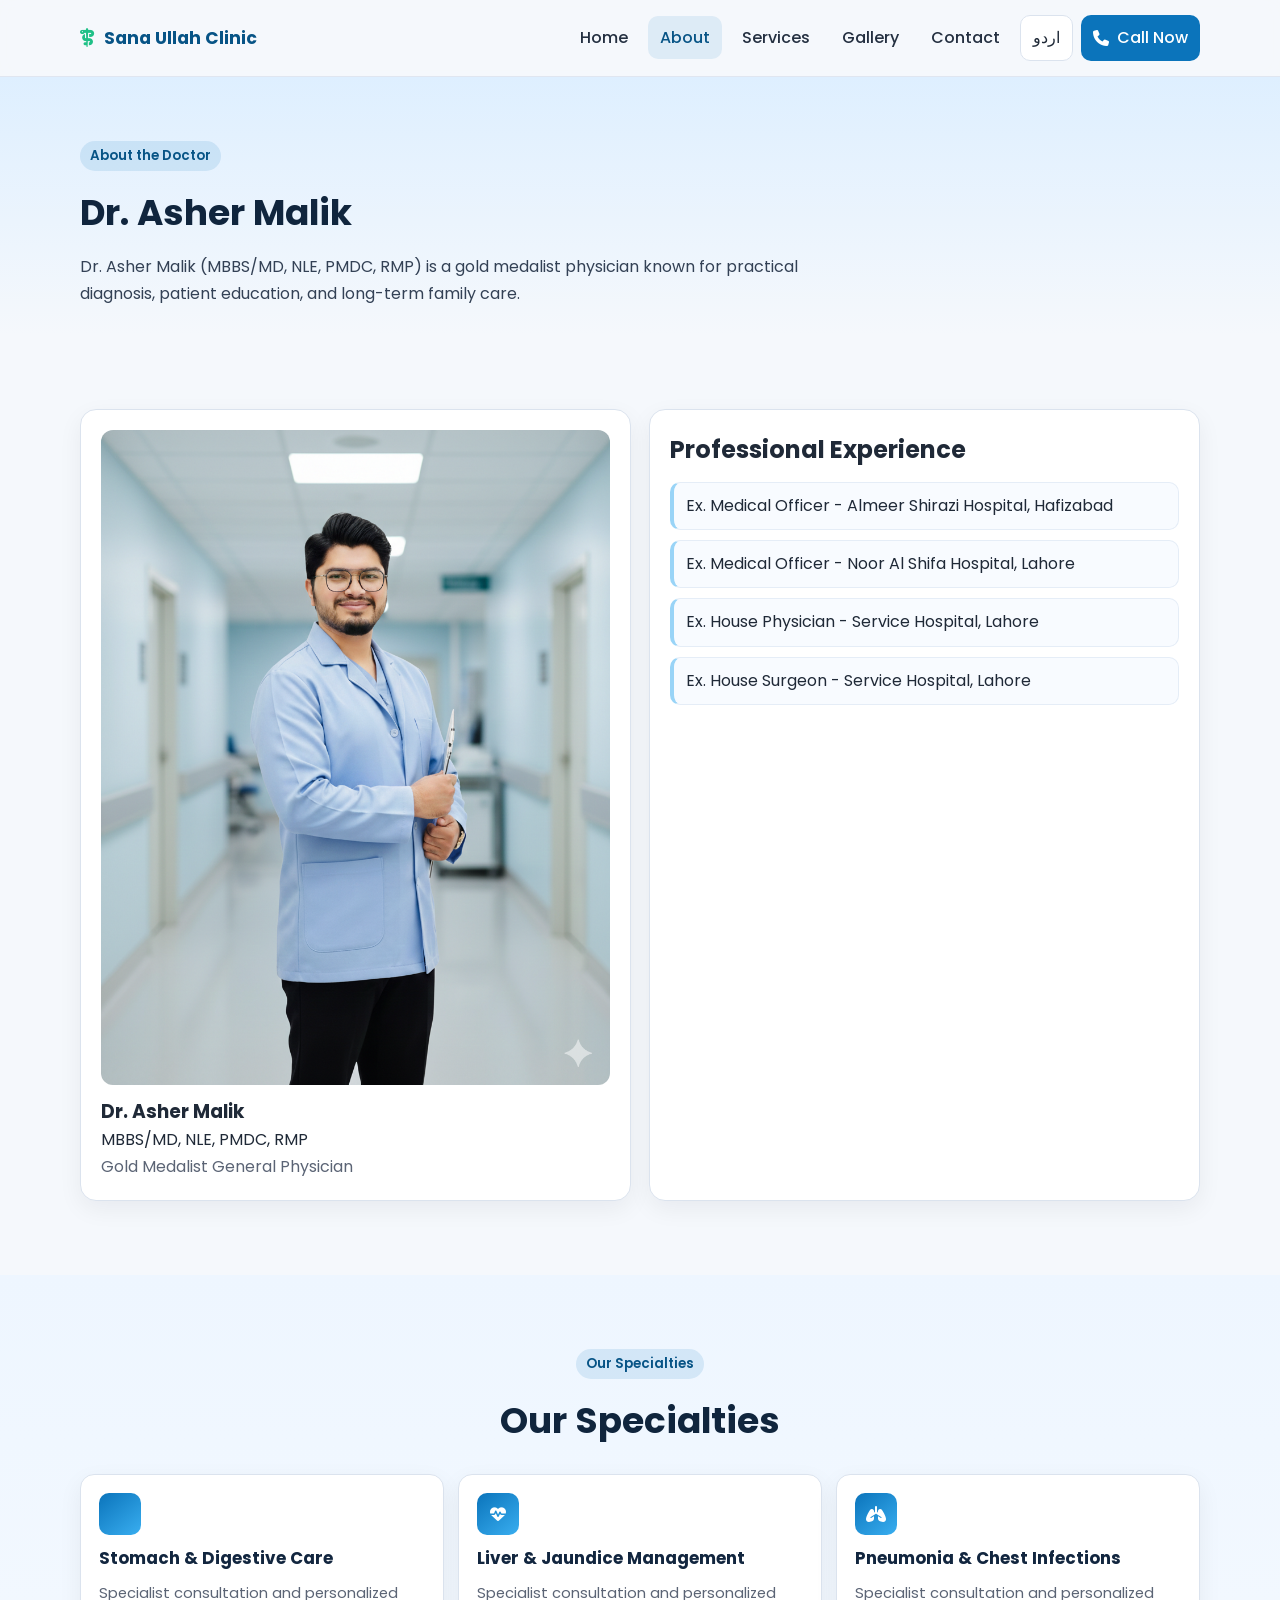
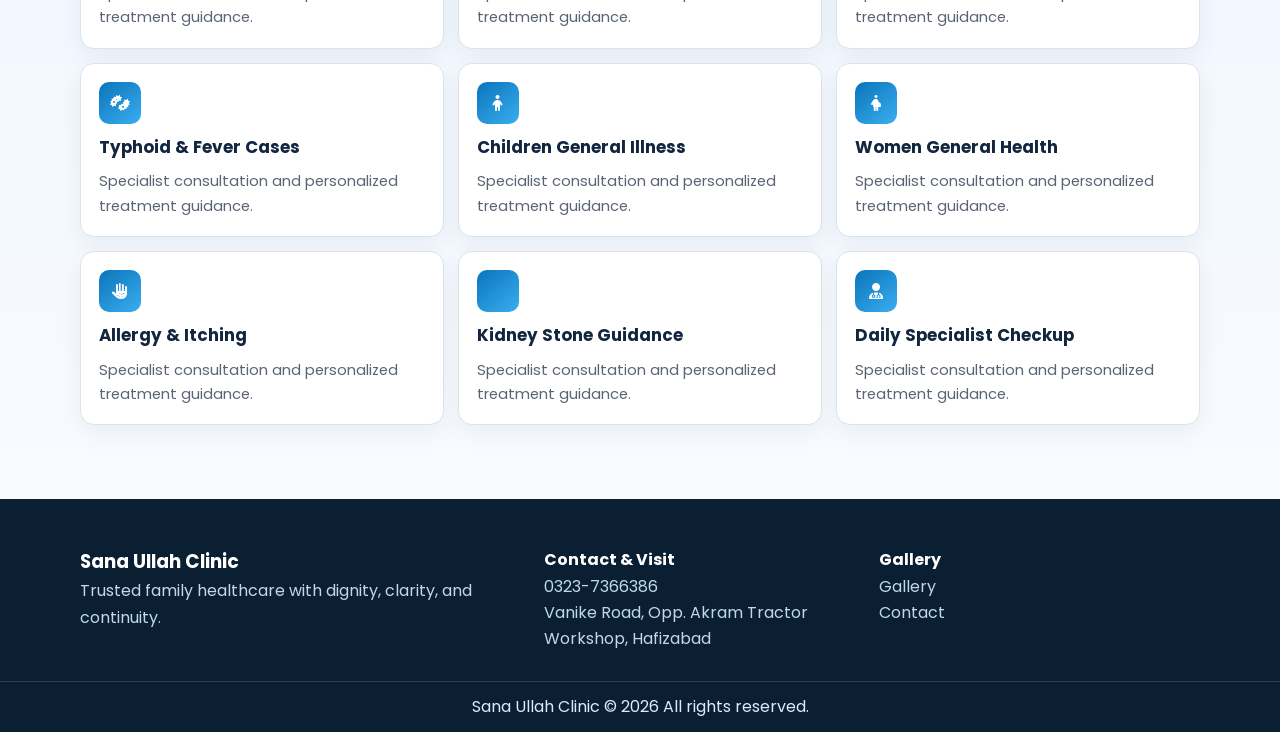
==== about.html @ b057e987 "Initial commit Created from https://vercel.com/new" ====
<!DOCTYPE html>
<html lang="en" dir="ltr">
<head>
  <meta charset="UTF-8">
  <meta name="viewport" content="width=device-width, initial-scale=1.0">
  <meta name="description" content="About Dr. Asher Malik and Sana Ullah Clinic professional profile.">
  <title>Sana Ullah Clinic | About</title>
  <link rel="preconnect" href="https://fonts.googleapis.com">
  <link rel="preconnect" href="https://fonts.gstatic.com" crossorigin>
  <link href="https://fonts.googleapis.com/css2?family=Noto+Nastaliq+Urdu:wght@500;600;700&family=Poppins:wght@300;400;500;600;700&display=swap" rel="stylesheet">
  <link rel="stylesheet" href="https://cdnjs.cloudflare.com/ajax/libs/font-awesome/6.7.2/css/all.min.css">
  <link rel="stylesheet" href="style.css">
</head>
<body data-page="about">
  <div class="page-transition" aria-hidden="true"></div>
  <header class="navbar-wrap">
    <nav class="navbar container" aria-label="Main Navigation">
      <a href="index.html" class="logo"><i class="fa-solid fa-staff-snake"></i><span data-clinic-name>Sana Ullah Clinic</span></a>
      <button class="menu-toggle" aria-label="Open menu" aria-expanded="false"><i class="fa-solid fa-bars"></i></button>
      <ul class="nav-links">
        <li><a href="index.html" data-nav="index" data-i18n="navHome">Home</a></li>
        <li><a href="about.html" data-nav="about" data-i18n="navAbout">About</a></li>
        <li><a href="services.html" data-nav="services" data-i18n="navServices">Services</a></li>
        <li><a href="gallery.html" data-nav="gallery" data-i18n="navGallery">Gallery</a></li>
        <li><a href="contact.html" data-nav="contact" data-i18n="navContact">Contact</a></li>
        <li><button class="lang-toggle" aria-label="Toggle language">اردو | EN</button></li>
        <li><a class="btn-nav call-link" href="tel:+923237366386"><i class="fa-solid fa-phone"></i><span data-i18n="navCall">Call Now</span></a></li>
      </ul>
    </nav>
  </header>

  <main>
    <section class="sub-hero">
      <div class="container reveal">
        <span class="section-kicker" data-i18n="sectionAbout">About the Doctor</span>
        <h1 data-clinic-doctor>Dr. Asher Malik</h1>
        <p data-i18n="doctorBio">Dr. Asher Malik (MBBS/MD, NLE, PMDC, RMP) is a gold medalist physician known for practical diagnosis, patient education, and long-term family care.</p>
      </div>
    </section>

    <section class="section container reveal">
      <div class="about-split about-full">
        <figure class="panel profile-panel">
          <img src="assets/asher.png" alt="Dr. Asher Malik" loading="lazy">
          <figcaption>
            <h3 data-clinic-doctor>Dr. Asher Malik</h3>
            <p>MBBS/MD, NLE, PMDC, RMP</p>
            <p class="muted" data-i18n="heroBadge">Gold Medalist General Physician</p>
          </figcaption>
        </figure>
        <article class="panel">
          <h2 data-i18n="experienceTitle">Professional Experience</h2>
          <ul class="clean-list timeline">
            <li data-i18n="exp1">Ex. Medical Officer - Almeer Shirazi Hospital, Hafizabad</li>
            <li data-i18n="exp2">Ex. Medical Officer - Noor Al Shifa Hospital, Lahore</li>
            <li data-i18n="exp3">Ex. House Physician - Service Hospital, Lahore</li>
            <li data-i18n="exp4">Ex. House Surgeon - Service Hospital, Lahore</li>
          </ul>
        </article>
      </div>
    </section>

    <section class="section section-alt reveal">
      <div class="container">
        <div class="section-head center">
          <span class="section-kicker" data-i18n="sectionServices">Our Specialties</span>
          <h2 data-i18n="sectionServices">Our Specialties</h2>
        </div>
        <div id="servicesGrid" class="card-grid stagger-parent"></div>
      </div>
    </section>
  </main>

  <footer class="footer">
    <div class="container footer-grid">
      <div>
        <h3 data-clinic-name>Sana Ullah Clinic</h3>
        <p data-i18n="footerTagline">Trusted family healthcare with dignity, clarity, and continuity.</p>
      </div>
      <div>
        <h4 data-i18n="sectionContact">Contact & Visit</h4>
        <p><a class="call-link" href="tel:+923237366386" data-clinic-phone>0323-7366386</a></p>
        <p data-clinic-address>Vanike Road, Opp. Akram Tractor Workshop, Hafizabad</p>
      </div>
      <div>
        <h4 data-i18n="navGallery">Gallery</h4>
        <p><a href="gallery.html" data-i18n="navGallery">Gallery</a></p>
        <p><a href="contact.html" data-i18n="navContact">Contact</a></p>
      </div>
    </div>
    <div class="footer-bottom">
      <p><span data-clinic-name>Sana Ullah Clinic</span> © <span id="currentYear"></span> <span data-i18n="footerRights">All rights reserved.</span></p>
    </div>
  </footer>

  <button id="backToTop" class="back-to-top" aria-label="Back to top"><i class="fa-solid fa-chevron-up"></i></button>

  <script src="content.js"></script>
  <script src="script.js"></script>
</body>
</html>
---- style.css ----
:root {
  --bg: #f5f8fc;
  --surface: #ffffff;
  --text: #1f2937;
  --muted: #5b6475;
  --brand: #0b74bb;
  --brand-dark: #075486;
  --accent: #1fc087;
  --line: #dbe3ee;
  --shadow: 0 14px 40px rgba(15, 23, 42, 0.12);
  --radius: 16px;
  --ease: 0.32s ease;
}

* {
  box-sizing: border-box;
  margin: 0;
  padding: 0;
}

html {
  scroll-behavior: smooth;
}

body {
  font-family: "Poppins", sans-serif;
  color: var(--text);
  background: var(--bg);
  line-height: 1.65;
  overflow-x: hidden;
}

body.lang-ur {
  font-family: "Noto Nastaliq Urdu", serif;
}

a {
  color: inherit;
  text-decoration: none;
}

img {
  max-width: 100%;
  height: auto;
  display: block;
}

.container {
  width: min(1120px, 92%);
  margin: 0 auto;
}

.page-transition {
  position: fixed;
  inset: 0;
  background: linear-gradient(130deg, #0b74bb, #1fc087);
  z-index: 2000;
  opacity: 0;
  pointer-events: none;
  transition: opacity var(--ease);
}

.page-transition.active {
  opacity: 0.14;
}

.navbar-wrap {
  position: sticky;
  top: 0;
  z-index: 1000;
  backdrop-filter: blur(10px);
  background: rgba(245, 248, 252, 0.8);
  border-bottom: 1px solid rgba(219, 227, 238, 0.8);
}

.navbar {
  min-height: 76px;
  display: flex;
  align-items: center;
  justify-content: space-between;
  gap: 18px;
}

.logo {
  display: inline-flex;
  align-items: center;
  gap: 10px;
  color: var(--brand-dark);
  font-weight: 700;
  font-size: 1.08rem;
}

.logo i {
  color: var(--accent);
  font-size: 1.18rem;
}

.nav-links {
  list-style: none;
  display: flex;
  align-items: center;
  gap: 8px;
}

.nav-links a {
  padding: 10px 12px;
  border-radius: 10px;
  transition: all var(--ease);
  font-weight: 500;
  color: #243041;
}

.nav-links a.active,
.nav-links a:hover {
  background: rgba(11, 116, 187, 0.1);
  color: var(--brand-dark);
}

.lang-toggle {
  border: 1px solid var(--line);
  background: var(--surface);
  color: var(--text);
  padding: 9px 12px;
  border-radius: 10px;
  cursor: pointer;
  font: inherit;
  transition: all var(--ease);
}

.lang-toggle:hover {
  border-color: var(--brand);
}

.btn-nav {
  background: var(--brand) !important;
  color: #fff !important;
  display: inline-flex;
  align-items: center;
  gap: 8px;
}

.btn-nav:hover {
  background: var(--brand-dark) !important;
}

.menu-toggle {
  display: none;
  border: 0;
  background: transparent;
  font-size: 1.4rem;
  cursor: pointer;
  color: var(--brand-dark);
}

.hero {
  position: relative;
  isolation: isolate;
  padding: 86px 0 60px;
  overflow: clip;
}

.hero-bg {
  position: absolute;
  inset: 0;
  z-index: -1;
  background: radial-gradient(circle at 10% 20%, #53b6f2 0%, rgba(83, 182, 242, 0) 45%),
    radial-gradient(circle at 85% 18%, #6ee7b7 0%, rgba(110, 231, 183, 0) 38%),
    linear-gradient(150deg, #08355b 0%, #0b74bb 52%, #2ea2e7 100%);
}

.hero-grid {
  display: grid;
  grid-template-columns: 1.2fr 0.9fr;
  gap: 28px;
  align-items: center;
}

.badge {
  display: inline-block;
  font-size: 0.84rem;
  letter-spacing: 0.04em;
  background: rgba(255, 255, 255, 0.18);
  color: #fff;
  border: 1px solid rgba(255, 255, 255, 0.35);
  padding: 8px 12px;
  border-radius: 999px;
}

.hero-copy h1 {
  margin-top: 16px;
  font-size: clamp(1.95rem, 4vw, 3.2rem);
  line-height: 1.15;
  color: #fff;
}

.hero-copy p {
  margin-top: 14px;
  color: #e6f4ff;
  max-width: 62ch;
}

.hero-actions {
  margin-top: 24px;
  display: flex;
  flex-wrap: wrap;
  gap: 12px;
}

.btn {
  border: 0;
  border-radius: 12px;
  padding: 12px 20px;
  font: inherit;
  font-weight: 600;
  cursor: pointer;
  transition: transform var(--ease), box-shadow var(--ease), background var(--ease);
}

.btn:hover {
  transform: translateY(-2px);
}

.btn-primary {
  background: var(--accent);
  color: #093223;
  box-shadow: 0 10px 24px rgba(31, 192, 135, 0.35);
}

.btn-outline {
  border: 1px solid rgba(255, 255, 255, 0.45);
  color: #fff;
  background: rgba(255, 255, 255, 0.06);
}

.hero-card {
  background: rgba(255, 255, 255, 0.98);
  border-radius: var(--radius);
  padding: 18px;
  box-shadow: var(--shadow);
}

.hero-card img {
  border-radius: 12px;
  max-height: 420px;
  width: 100%;
  object-fit: contain;
  background: #eef6ff;
}

.hero-card h3 {
  margin-top: 14px;
  color: var(--brand-dark);
}

.hero-card p {
  margin-top: 8px;
  color: var(--muted);
  font-size: 0.93rem;
}

.announcement {
  background: #082f4f;
  color: #f0f9ff;
  border-top: 1px solid rgba(255, 255, 255, 0.18);
  border-bottom: 1px solid rgba(255, 255, 255, 0.18);
}

.announcement-row {
  padding: 14px 0;
  display: grid;
  gap: 4px;
}

.announcement h2 {
  font-size: clamp(1.1rem, 2.6vw, 1.5rem);
}

.announcement p {
  opacity: 0.92;
}

.section {
  padding: 74px 0;
}

.section-alt {
  background: linear-gradient(180deg, #eef6ff 0%, #f8fbff 100%);
}

.section-head {
  margin-bottom: 24px;
}

.section-head.center {
  text-align: center;
}

.section-kicker {
  display: inline-block;
  padding: 4px 10px;
  border-radius: 999px;
  background: rgba(11, 116, 187, 0.12);
  color: var(--brand-dark);
  font-size: 0.84rem;
  font-weight: 600;
}

.section-head h2,
.sub-hero h1 {
  margin-top: 12px;
  font-size: clamp(1.6rem, 2.8vw, 2.35rem);
  color: #10253d;
}

.sub-hero {
  padding: 64px 0 28px;
  background: linear-gradient(180deg, #deefff, transparent);
}

.sub-hero p {
  margin-top: 12px;
  max-width: 76ch;
  color: #334155;
}

.about-split {
  display: grid;
  grid-template-columns: 1fr 1fr;
  gap: 18px;
}

.panel {
  background: var(--surface);
  border: 1px solid var(--line);
  border-radius: var(--radius);
  padding: 20px;
  box-shadow: 0 8px 24px rgba(15, 23, 42, 0.06);
}

.profile-panel img {
  border-radius: 12px;
}

.profile-panel figcaption {
  margin-top: 12px;
}

.muted {
  color: var(--muted);
}

.clean-list {
  list-style: none;
  display: grid;
  gap: 10px;
  margin-top: 12px;
}

.clean-list li {
  background: #f8fbff;
  border: 1px solid #e5edf7;
  border-radius: 10px;
  padding: 10px 12px;
}

.clean-list.small li {
  padding: 0;
  border: 0;
  background: transparent;
}

.timeline li {
  border-left: 4px solid #99d4f7;
}

.contact-mini p {
  margin-top: 10px;
  display: flex;
  align-items: flex-start;
  gap: 10px;
}

.contact-mini i {
  color: var(--brand);
  margin-top: 5px;
}

.card-grid {
  display: grid;
  grid-template-columns: repeat(3, minmax(0, 1fr));
  gap: 14px;
}

.service-card {
  border-radius: 14px;
  background: var(--surface);
  border: 1px solid var(--line);
  padding: 18px;
  transition: transform var(--ease), box-shadow var(--ease);
  box-shadow: 0 8px 24px rgba(15, 23, 42, 0.06);
}

.service-card:hover {
  transform: translateY(-6px);
  box-shadow: 0 16px 30px rgba(15, 23, 42, 0.12);
}

.service-icon {
  width: 42px;
  height: 42px;
  border-radius: 10px;
  display: grid;
  place-items: center;
  background: linear-gradient(140deg, #0b74bb, #39aef0);
  color: #fff;
  margin-bottom: 10px;
}

.service-card h3 {
  font-size: 1.05rem;
  color: #12263f;
}

.service-card p {
  margin-top: 8px;
  color: var(--muted);
  font-size: 0.92rem;
}

.stats {
  background: linear-gradient(140deg, #0b74bb 0%, #075486 100%);
}

.stats-grid {
  display: grid;
  grid-template-columns: repeat(4, minmax(0, 1fr));
  gap: 14px;
}

.stat-card {
  color: #fff;
  text-align: center;
  background: rgba(255, 255, 255, 0.08);
  border: 1px solid rgba(255, 255, 255, 0.16);
  border-radius: 14px;
  padding: 20px;
}

.stat-card h3 {
  font-size: clamp(1.4rem, 3.5vw, 2rem);
}

.stat-card p {
  opacity: 0.9;
  margin-top: 8px;
}

.process-grid {
  display: grid;
  grid-template-columns: repeat(3, minmax(0, 1fr));
  gap: 14px;
}

.process-grid .panel h3 {
  color: var(--brand);
  font-size: 1.6rem;
}

.process-grid .panel h4 {
  margin-top: 8px;
}

.process-grid .panel p {
  margin-top: 6px;
  color: var(--muted);
}

.gallery-grid {
  display: grid;
  grid-template-columns: repeat(2, minmax(0, 1fr));
  gap: 14px;
}

.gallery-item {
  position: relative;
  border-radius: 14px;
  overflow: hidden;
  border: 1px solid var(--line);
  min-height: 220px;
  background: #dceefe;
  cursor: zoom-in;
}

.gallery-item img {
  width: 100%;
  height: 100%;
  object-fit: cover;
  transition: transform 0.45s ease;
}

.gallery-item:hover img {
  transform: scale(1.05);
}

.gallery-item span {
  position: absolute;
  inset-inline-start: 10px;
  inset-block-end: 10px;
  background: rgba(3, 17, 29, 0.6);
  color: #fff;
  padding: 4px 10px;
  border-radius: 999px;
  font-size: 0.82rem;
}

.lightbox {
  position: fixed;
  inset: 0;
  background: rgba(2, 11, 22, 0.88);
  display: grid;
  place-items: center;
  opacity: 0;
  pointer-events: none;
  transition: opacity var(--ease);
  z-index: 1800;
}

.lightbox.active {
  opacity: 1;
  pointer-events: auto;
}

.lightbox img {
  max-width: min(900px, 90vw);
  max-height: 80vh;
  border-radius: 12px;
}

.lightbox-close {
  position: absolute;
  top: 20px;
  right: 20px;
  border: 0;
  background: rgba(255, 255, 255, 0.18);
  color: #fff;
  width: 40px;
  height: 40px;
  border-radius: 999px;
  font-size: 1.2rem;
  cursor: pointer;
}

.contact-grid {
  display: grid;
  grid-template-columns: 0.85fr 1.15fr;
  gap: 14px;
}

.contact-grid .panel h3 + p {
  margin-bottom: 14px;
}

.contact-grid input:focus,
.contact-grid select:focus,
.contact-grid textarea:focus,
.lang-toggle:focus,
.menu-toggle:focus,
.btn:focus,
.nav-links a:focus,
.back-to-top:focus {
  outline: 3px solid rgba(11, 116, 187, 0.3);
  outline-offset: 2px;
}

.success {
  margin-top: 10px;
  padding: 10px 12px;
  border-radius: 10px;
  background: #e8fff4;
  color: #065f46;
  border: 1px solid #b6f1d2;
}

.hidden {
  display: none;
}

.footer {
  background: #0b1f33;
  color: #dbeafe;
  padding-top: 48px;
}

.footer-grid {
  display: grid;
  grid-template-columns: 1.4fr 1fr 1fr;
  gap: 14px;
  padding-bottom: 28px;
}

.footer-grid h3,
.footer-grid h4 {
  color: #fff;
}

.footer-grid p,
.footer-grid li,
.footer-grid a {
  color: #c1d8eb;
}

.footer-bottom {
  border-top: 1px solid rgba(255, 255, 255, 0.14);
  padding: 12px 0;
  text-align: center;
}

.back-to-top {
  position: fixed;
  right: 20px;
  bottom: 20px;
  width: 44px;
  height: 44px;
  border-radius: 999px;
  border: 0;
  background: var(--brand);
  color: #fff;
  display: grid;
  place-items: center;
  cursor: pointer;
  box-shadow: var(--shadow);
  opacity: 0;
  transform: translateY(10px);
  pointer-events: none;
  transition: all var(--ease);
  z-index: 1400;
}

.back-to-top.visible {
  opacity: 1;
  transform: translateY(0);
  pointer-events: auto;
}

.reveal {
  opacity: 0;
  transform: translateY(24px);
  transition: opacity 0.7s ease, transform 0.7s ease;
}

.reveal.revealed,
.stagger-item.revealed {
  opacity: 1;
  transform: translateY(0);
}

.stagger-item {
  opacity: 0;
  transform: translateY(20px);
  transition: opacity 0.55s ease, transform 0.55s ease;
}

[data-dir="rtl"] body,
html[dir="rtl"] body {
  text-align: right;
}

html[dir="rtl"] .hero-actions,
html[dir="rtl"] .nav-links,
html[dir="rtl"] .contact-mini p {
  flex-direction: row-reverse;
}

html[dir="rtl"] .timeline li {
  border-left: 0;
  border-right: 4px solid #99d4f7;
}

@media (max-width: 980px) {
  .menu-toggle {
    display: inline-block;
  }

  .nav-links {
    position: fixed;
    top: 76px;
    inset-inline-end: -100%;
    width: min(300px, 80vw);
    height: calc(100vh - 76px);
    background: var(--surface);
    border-left: 1px solid var(--line);
    box-shadow: var(--shadow);
    flex-direction: column;
    align-items: stretch;
    padding: 14px;
    transition: inset-inline-end var(--ease);
  }

  .nav-links.active {
    inset-inline-end: 0;
  }

  .hero-grid,
  .about-split,
  .contact-grid {
    grid-template-columns: 1fr;
  }

  .card-grid {
    grid-template-columns: repeat(2, minmax(0, 1fr));
  }

  .stats-grid,
  .process-grid,
  .footer-grid {
    grid-template-columns: repeat(2, minmax(0, 1fr));
  }
}

@media (max-width: 640px) {
  .hero {
    padding-top: 54px;
  }

  .card-grid,
  .stats-grid,
  .process-grid,
  .gallery-grid,
  .footer-grid {
    grid-template-columns: 1fr;
  }

  .section {
    padding: 58px 0;
  }
}

@media (prefers-reduced-motion: reduce) {
  *, *::before, *::after {
    animation-duration: 0.01ms !important;
    animation-iteration-count: 1 !important;
    transition-duration: 0.01ms !important;
    scroll-behavior: auto !important;
  }

  .reveal,
  .stagger-item {
    opacity: 1;
    transform: none;
  }
}
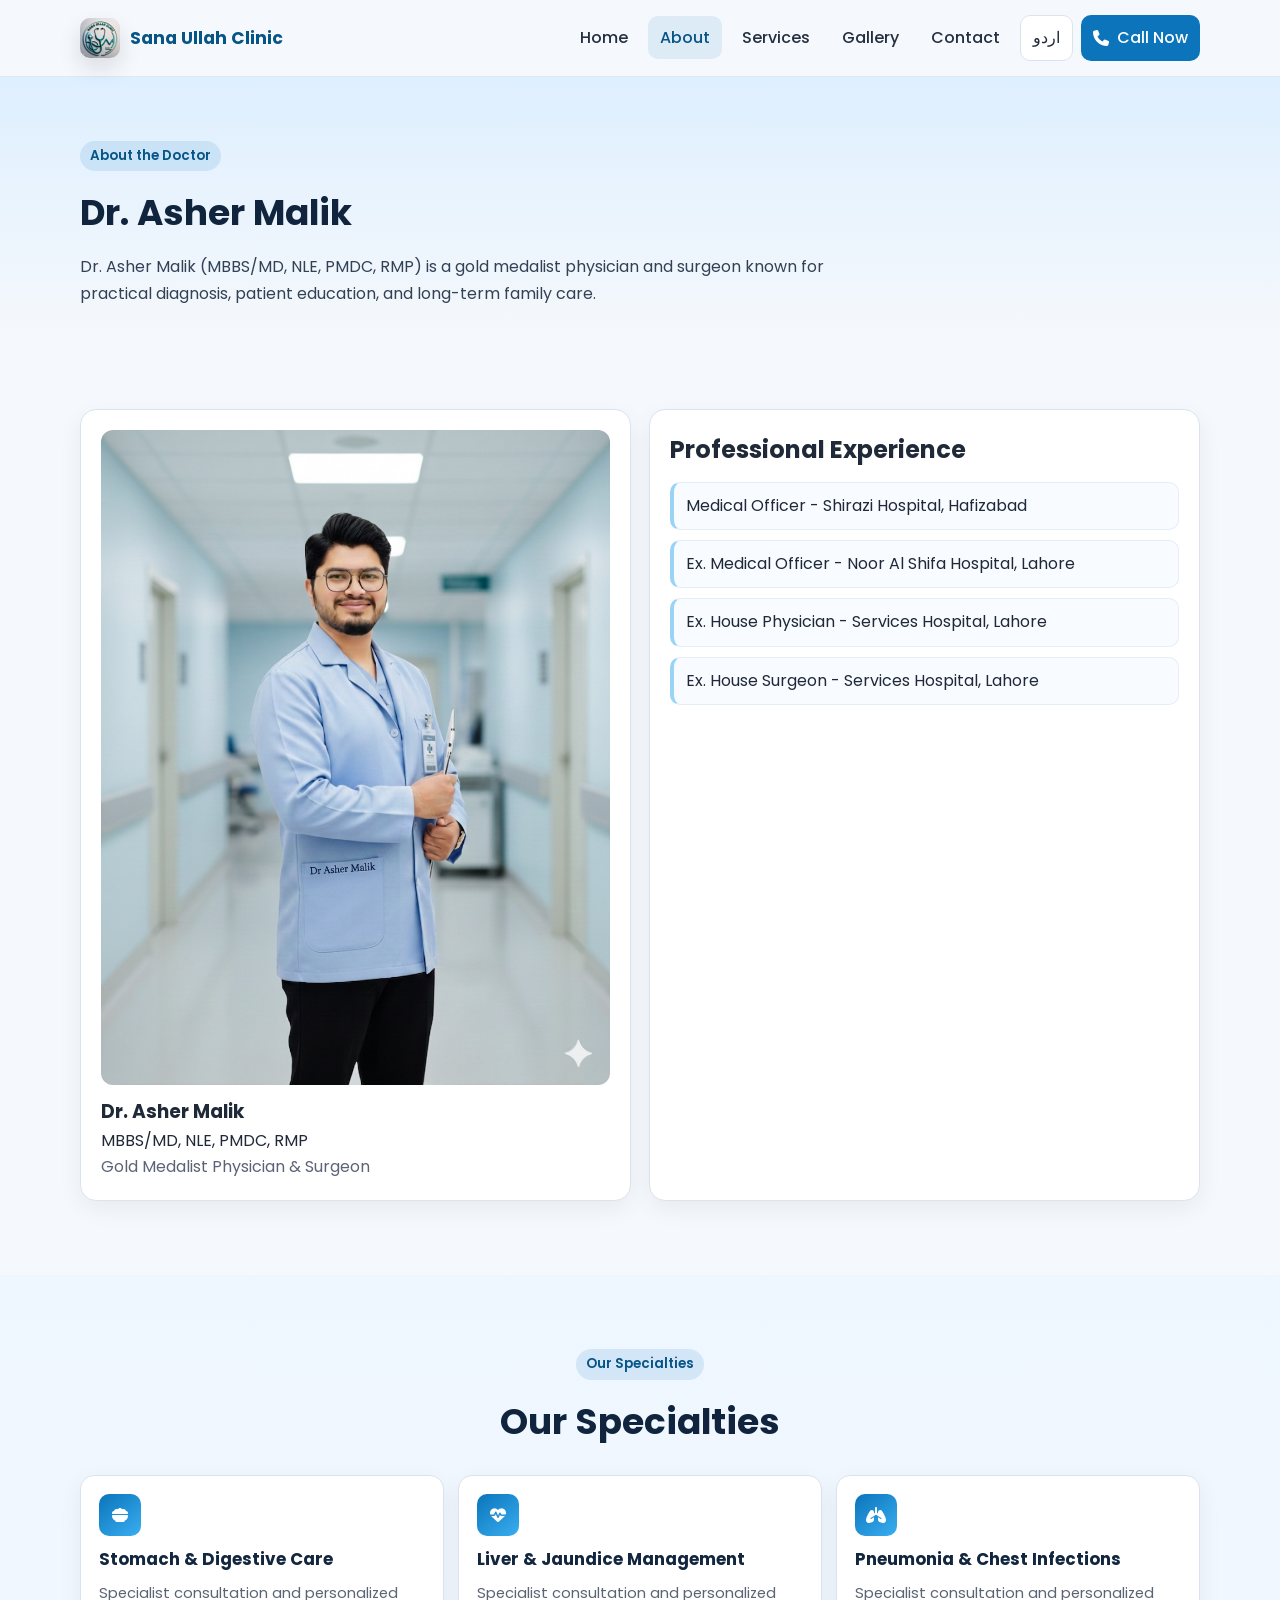
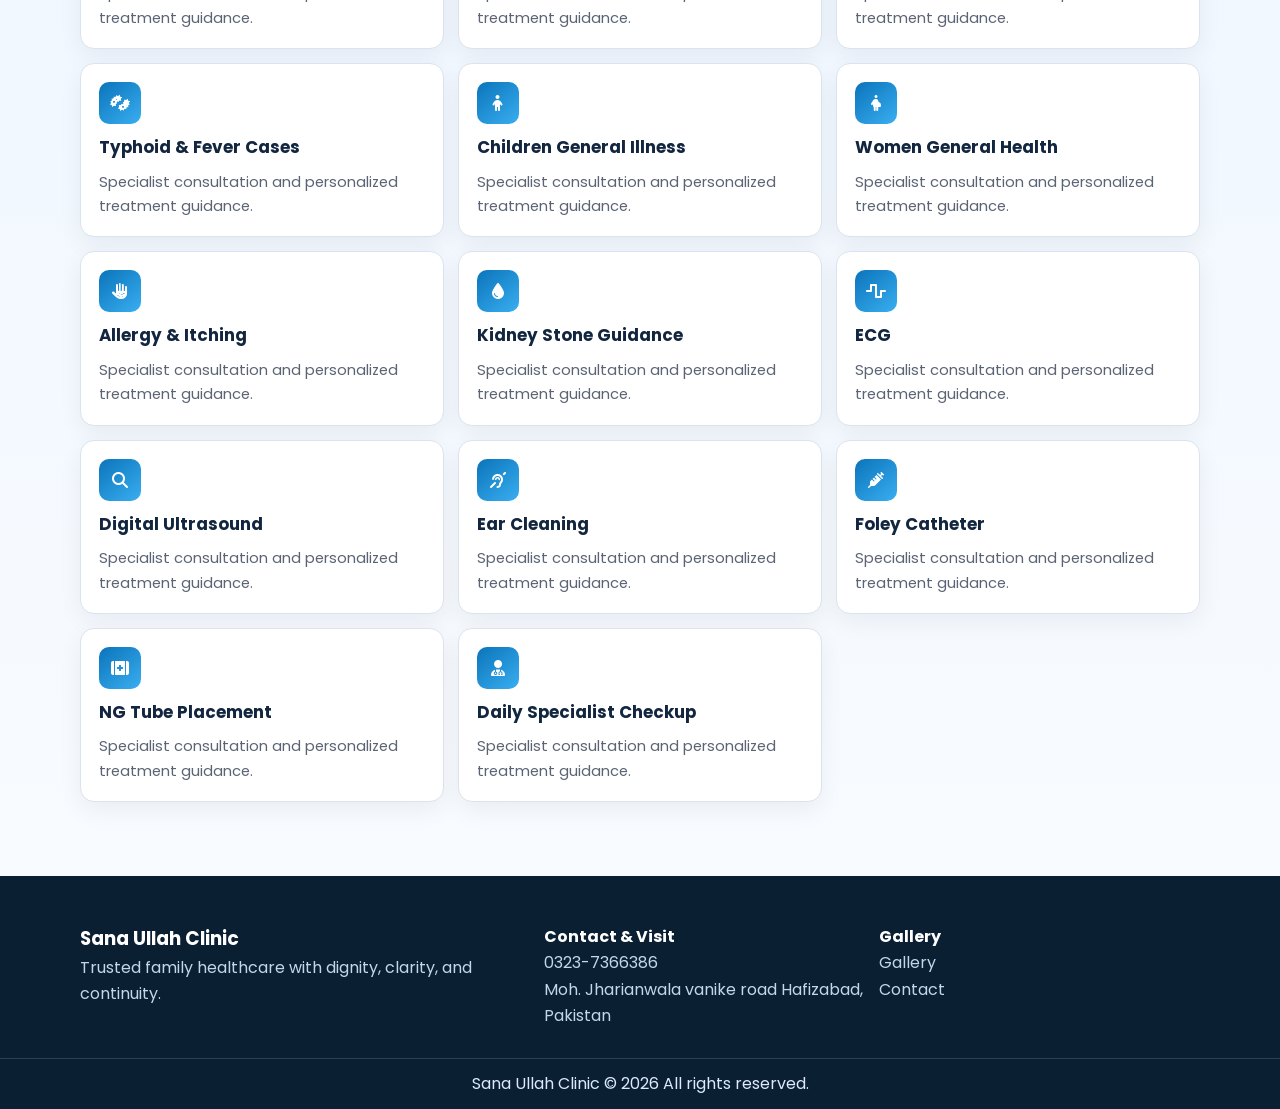
==== commit 96055722: "changes" ====
--- a/about.html
+++ b/about.html
@@ -15,15 +15,15 @@
   <div class="page-transition" aria-hidden="true"></div>
   <header class="navbar-wrap">
     <nav class="navbar container" aria-label="Main Navigation">
-      <a href="index.html" class="logo"><i class="fa-solid fa-staff-snake"></i><span data-clinic-name>Sana Ullah Clinic</span></a>
-      <button class="menu-toggle" aria-label="Open menu" aria-expanded="false"><i class="fa-solid fa-bars"></i></button>
+      <a href="index.html" class="logo"><img src="assets/logo.jpg" alt="Sana Ullah Clinic logo" loading="eager" decoding="async"><span data-clinic-name>Sana Ullah Clinic</span></a>
+      <button class="menu-toggle" type="button" aria-label="Open menu" aria-expanded="false"><i class="fa-solid fa-bars"></i></button>
       <ul class="nav-links">
         <li><a href="index.html" data-nav="index" data-i18n="navHome">Home</a></li>
         <li><a href="about.html" data-nav="about" data-i18n="navAbout">About</a></li>
         <li><a href="services.html" data-nav="services" data-i18n="navServices">Services</a></li>
         <li><a href="gallery.html" data-nav="gallery" data-i18n="navGallery">Gallery</a></li>
         <li><a href="contact.html" data-nav="contact" data-i18n="navContact">Contact</a></li>
-        <li><button class="lang-toggle" aria-label="Toggle language">اردو | EN</button></li>
+        <li><button class="lang-toggle" type="button" aria-label="Toggle language">اردو | EN</button></li>
         <li><a class="btn-nav call-link" href="tel:+923237366386"><i class="fa-solid fa-phone"></i><span data-i18n="navCall">Call Now</span></a></li>
       </ul>
     </nav>
@@ -34,7 +34,7 @@
       <div class="container reveal">
         <span class="section-kicker" data-i18n="sectionAbout">About the Doctor</span>
         <h1 data-clinic-doctor>Dr. Asher Malik</h1>
-        <p data-i18n="doctorBio">Dr. Asher Malik (MBBS/MD, NLE, PMDC, RMP) is a gold medalist physician known for practical diagnosis, patient education, and long-term family care.</p>
+        <p data-i18n="doctorBio">Dr. Asher Malik (MBBS/MD, NLE, PMDC, RMP) is a gold medalist physician and surgeon known for practical diagnosis, patient education, and long-term family care.</p>
       </div>
     </section>
 
@@ -45,7 +45,7 @@
           <figcaption>
             <h3 data-clinic-doctor>Dr. Asher Malik</h3>
             <p>MBBS/MD, NLE, PMDC, RMP</p>
-            <p class="muted" data-i18n="heroBadge">Gold Medalist General Physician</p>
+            <p class="muted" data-i18n="heroBadge">Gold Medalist Physician & Surgeon</p>
           </figcaption>
         </figure>
         <article class="panel">
@@ -80,7 +80,7 @@
       <div>
         <h4 data-i18n="sectionContact">Contact & Visit</h4>
         <p><a class="call-link" href="tel:+923237366386" data-clinic-phone>0323-7366386</a></p>
-        <p data-clinic-address>Vanike Road, Opp. Akram Tractor Workshop, Hafizabad</p>
+        <p><a data-clinic-map data-clinic-address>Moh. Jharianwala vanike road Hafizabad, Pakistan</a></p>
       </div>
       <div>
         <h4 data-i18n="navGallery">Gallery</h4>
--- a/style.css
+++ b/style.css
@@ -90,9 +90,13 @@
   font-size: 1.08rem;
 }
 
-.logo i {
-  color: var(--accent);
-  font-size: 1.18rem;
+.logo img {
+  width: 40px;
+  height: 40px;
+  object-fit: contain;
+  border-radius: 10px;
+  background: rgba(11, 116, 187, 0.08);
+  box-shadow: 0 10px 22px rgba(15, 23, 42, 0.12);
 }
 
 .nav-links {
@@ -150,6 +154,9 @@
   font-size: 1.4rem;
   cursor: pointer;
   color: var(--brand-dark);
+  touch-action: manipulation;
+  -webkit-tap-highlight-color: transparent;
+  pointer-events: auto;
 }
 
 .hero {
@@ -558,6 +565,23 @@
 
 .contact-grid .panel h3 + p {
   margin-bottom: 14px;
+}
+
+.map-panel {
+  margin-top: 16px;
+  border-radius: var(--radius);
+  overflow: hidden;
+  border: 1px solid var(--line);
+  box-shadow: 0 10px 26px rgba(15, 23, 42, 0.08);
+  background: var(--surface);
+}
+
+.map-embed {
+  width: 100%;
+  aspect-ratio: 16 / 6;
+  max-height: 340px;
+  border: 0;
+  display: block;
 }
 
 .contact-grid input:focus,
@@ -666,7 +690,6 @@
 }
 
 html[dir="rtl"] .hero-actions,
-html[dir="rtl"] .nav-links,
 html[dir="rtl"] .contact-mini p {
   flex-direction: row-reverse;
 }
@@ -676,28 +699,53 @@
   border-right: 4px solid #99d4f7;
 }
 
+@media (min-width: 981px) {
+  html[dir="rtl"] .nav-links {
+    flex-direction: row-reverse;
+  }
+}
+
 @media (max-width: 980px) {
   .menu-toggle {
     display: inline-block;
+    position: relative;
+    z-index: 1700;
   }
 
   .nav-links {
     position: fixed;
     top: 76px;
-    inset-inline-end: -100%;
+    right: 0;
+    left: auto;
     width: min(300px, 80vw);
     height: calc(100vh - 76px);
     background: var(--surface);
     border-left: 1px solid var(--line);
+    border-right: 0;
     box-shadow: var(--shadow);
     flex-direction: column;
     align-items: stretch;
     padding: 14px;
-    transition: inset-inline-end var(--ease);
+    transform: translateX(110%);
+    transition: transform var(--ease);
+    z-index: 1650;
   }
 
   .nav-links.active {
-    inset-inline-end: 0;
+    transform: translateX(0);
+  }
+
+  html[dir="rtl"] .nav-links {
+    left: 0;
+    right: auto;
+    transform: translateX(-110%);
+    flex-direction: column;
+    border-left: 0;
+    border-right: 1px solid var(--line);
+  }
+
+  html[dir="rtl"] .nav-links.active {
+    transform: translateX(0);
   }
 
   .hero-grid,
